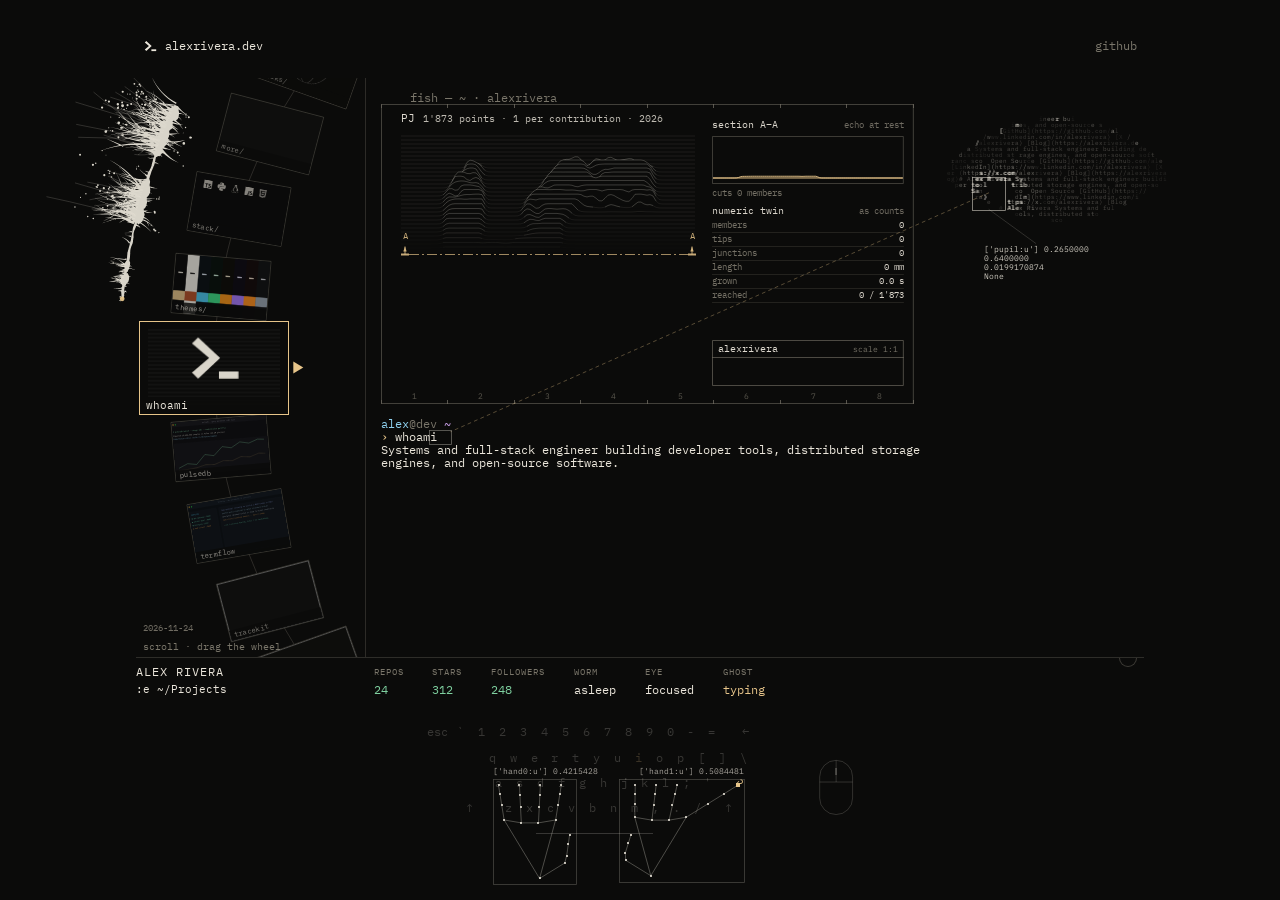
==== site/index.html @ f16993e4 "Enhanced edition: public GitHub fetch (no gh/token), build-time validation, crash-proof rendering, C" ====
<!doctype html>
<html lang="en">
<head>
<meta charset="utf-8">
<meta name="viewport" content="width=device-width, initial-scale=1">
<title>alexrivera.dev</title>
<meta name="description" content="alexrivera.dev — work, projects, talks and themes, opened in an editor.">
<link rel="icon" href="/favicon.svg" type="image/svg+xml">
<link rel="preconnect" href="https://fonts.googleapis.com">
<link rel="preconnect" href="https://fonts.gstatic.com" crossorigin>
<link href="https://fonts.googleapis.com/css2?family=Archivo:wdth,wght@62..125,100..900&family=IBM+Plex+Mono:wght@400;500;600&family=Instrument+Serif:ital@0;1&display=swap" rel="stylesheet">
<link rel="stylesheet" href="/intros/shared/frame.css">
<link rel="stylesheet" href="editor.css">
</head>
<body>
<main class="stage">
  <header class="frame-top">
    <a class="brand" href="/" data-tip="back to the intro"><svg viewBox="0 0 88 80" aria-hidden="true"><path d="M8 16L36 40L8 64L18 74L54 40L18 6Z"/><path d="M52 62H84V74H52Z"/></svg><span>alexrivera.dev</span></a>
    <nav class="switch is-solo" aria-label="Elsewhere"><a href="https://github.com/alexrivera" rel="me">github</a></nav>
  </header>

  <h1 class="sr-only">alexrivera.dev — work, projects, talks and themes.</h1>

  <section class="editor" aria-label="Editor">
    <button class="tabline" type="button" aria-expanded="false" aria-controls="tree"><span class="tab-dir">~/Projects</span><span class="tab-file"></span><span class="tab-toggle" aria-hidden="true">↓</span></button>
    <nav class="wheel" id="tree" aria-label="Projects, themes and the log"></nav>
    <div class="pane">
      <p class="winbar"></p>
      <div class="buffer" tabindex="0" aria-live="polite"></div>
      <div class="eye-host" aria-hidden="true"></div>
    </div>
  </section>

  <div class="bar">
    <p class="bar-id" aria-hidden="true"><span class="bar-title">ALEX RIVERA</span><span class="bar-sub"><span class="cmd"></span><span class="hunt"></span><span class="keys"></span></span></p>
    <div class="bar-cols" aria-hidden="true"></div>
    <div class="bar-state" aria-hidden="true">
      <p class="col"><span class="label">WORM</span><span class="value" data-k="worm">lurking</span></p>
      <p class="col"><span class="label">EYE</span><span class="value" data-k="eye">closed</span></p>
      <p class="col"><span class="label">GHOST</span><span class="value" data-k="ghost">idle</span></p>
    </div>
    <button class="den" type="button" aria-label="worm" aria-pressed="false" data-tip="wake the worm"></button>
    <p class="bar-graph" aria-hidden="true"><span class="label span">VISITORS</span><span class="value end"></span><canvas></canvas></p>
  </div>
  <div class="desk" aria-hidden="true"></div>
</main>
<canvas class="overlay" aria-hidden="true"></canvas>
<script type="module" src="editor.js"></script>
</body>
</html>
---- intros/shared/frame.css ----
/* Fonts (Archivo, IBM Plex Mono, Instrument Serif) are loaded from Google
   Fonts via <link> tags in index.html and site/index.html — this template
   ships no binary font files, so it stays 100% text and cloneable anywhere. */

*,
*::before,
*::after {
  box-sizing: border-box;
}

html,
body {
  margin: 0;
  height: 100%;
}

body {
  background: var(--bg);
  color: var(--ink);
  font-family: "Archivo", system-ui, sans-serif;
  -webkit-font-smoothing: antialiased;
}

a,
button {
  color: inherit;
}

button {
  font: inherit;
}

:focus-visible {
  outline: 2px solid var(--ink);
  outline-offset: 3px;
}

.stage {
  position: relative;
  height: 100svh;
  min-height: 560px;
  overflow: hidden;
}

.frame-top {
  position: absolute;
  top: 26px;
  left: 40px;
  right: 40px;
  z-index: 6;
  display: flex;
  align-items: center;
  justify-content: space-between;
  gap: 16px;
  pointer-events: none;
}

.frame-top > * {
  pointer-events: auto;
}

.brand {
  display: inline-flex;
  align-items: center;
  gap: 12px;
  min-height: 44px;
  color: var(--chrome);
  font-weight: 500;
  font-size: 11px;
  letter-spacing: 0.3em;
  text-decoration: none;
}

.brand svg {
  width: 18px;
  height: auto;
  fill: currentColor;
}

.switch {
  display: flex;
  gap: 2px;
}

.switch a {
  display: inline-flex;
  align-items: center;
  justify-content: center;
  min-width: 44px;
  min-height: 44px;
  color: var(--dim);
  font: 400 11px/1 "IBM Plex Mono", monospace;
  letter-spacing: 0.14em;
  text-decoration: none;
}

.switch a:hover {
  color: var(--ink);
}

.switch a[aria-current="page"] {
  color: var(--ink);
  text-decoration: underline;
  text-underline-offset: 7px;
}

.enter {
  position: absolute;
  right: 40px;
  bottom: 26px;
  z-index: 6;
  display: inline-flex;
  align-items: center;
  gap: 10px;
  min-height: 44px;
  text-transform: uppercase;
  color: var(--chrome);
  font-weight: 500;
  font-size: 11px;
  letter-spacing: 0.3em;
  text-decoration: none;
}

.serif {
  font-family: "Instrument Serif", serif;
  font-weight: 400;
}

.serif i {
  font-style: italic;
}

.mono {
  font-family: "IBM Plex Mono", monospace;
  font-size: 10.5px;
  letter-spacing: 0.16em;
  text-transform: uppercase;
}

.quiet-button {
  min-height: 44px;
  padding: 0;
  border: 0;
  background: none;
  color: var(--dim);
  cursor: pointer;
}

.quiet-button:hover {
  color: var(--ink);
}

.is-hidden {
  visibility: hidden;
}

.sr-only {
  position: absolute;
  width: 1px;
  height: 1px;
  overflow: hidden;
  clip-path: inset(50%);
  white-space: nowrap;
}

.poster {
  position: absolute;
  inset: 0;
  z-index: 4;
  width: 100%;
  height: 100%;
  object-fit: cover;
}

@media (max-width: 640px) {
  .frame-top {
    top: 12px;
    left: 16px;
    right: 12px;
  }

  .brand span {
    display: none;
  }

  .enter {
    right: 16px;
    bottom: 12px;
  }
}
---- site/editor.css ----
body {
  font-family: "IBM Plex Mono", ui-monospace, monospace;
  --bg: #0c0b0d;
  --ink: #d8d1cc;
  --dim: #7d8581;
  --chrome: #9d9894;
  --accent: #ff2fb3;
  --line: #1a191a;
  --kw: #bd5cff;
  --str: #f2f2ea;
  --fn: #6c70e0;
  --ty: #53b1ca;
  --num: #8f57ff;
  --cell-w: 7.2px;
  --cell-h: 13px;
  --margin: 64px;
  --wide: 1008px;
  --desk-h: 184px;
  --bar-h: 46px;
  --eye-w: 216px;
  transition: background-color 420ms cubic-bezier(0.23, 1, 0.32, 1), color 420ms cubic-bezier(0.23, 1, 0.32, 1);
}

.stage {
  display: grid;
  grid-template-columns: min(calc(100vw - 2 * var(--margin)), var(--wide));
  grid-template-rows: calc(6 * var(--cell-h)) minmax(0, 1fr) var(--bar-h) var(--desk-h) var(--cell-h);
  justify-content: center;
  font: 400 12px/13px "IBM Plex Mono", ui-monospace, monospace;
}

.frame-top {
  position: relative;
  inset: auto;
  grid-row: 1;
  display: block;
}

.brand {
  position: absolute;
  left: var(--cell-w);
  top: calc(3 * var(--cell-h));
  gap: var(--cell-w);
  min-height: 0;
  color: var(--ink);
  font: 400 12px/13px "IBM Plex Mono", ui-monospace, monospace;
  letter-spacing: 0;
}

.brand svg {
  width: calc(2 * var(--cell-w));
  height: 12px;
}

.brand::after,
.switch a::after {
  content: "";
  position: absolute;
  inset: -16px -8px;
}

.switch {
  position: absolute;
  right: var(--cell-w);
  top: calc(3 * var(--cell-h));
}

.switch a {
  position: relative;
  min-width: 0;
  min-height: 0;
  font: 400 12px/13px "IBM Plex Mono", ui-monospace, monospace;
  letter-spacing: 0;
}

.editor {
  position: relative;
  grid-row: 2;
  display: grid;
  grid-template-columns: calc(32 * var(--cell-w)) minmax(0, 1fr);
  min-height: 0;
}

.tabline {
  display: none;
}

.wheel {
  position: relative;
  min-height: 0;
  border-right: 1px solid color-mix(in srgb, var(--dim) 30%, transparent);
  outline: none;
  touch-action: none;
  user-select: none;
  opacity: 0;
  transition: opacity 420ms cubic-bezier(0.23, 1, 0.32, 1);
}

.wheel.is-in {
  opacity: 1;
}

.wheel-ink {
  position: absolute;
  top: 0;
  left: -150px;
  pointer-events: none;
}

.wheel-list {
  position: absolute;
  inset: 0;
  margin: 0;
  padding: 0;
  list-style: none;
  clip-path: inset(0 0 0 -150px);
}

.wheel-item {
  position: absolute;
  left: 0;
  top: 0;
  width: 150px;
  height: 94px;
  padding: 0;
  overflow: hidden;
  border: 1px solid color-mix(in srgb, var(--dim) 50%, transparent);
  background: var(--line);
  cursor: pointer;
  transform-origin: 50% 50%;
}

.wheel.is-dragging .wheel-item {
  cursor: grabbing;
}

.wheel-item::after {
  content: "";
  position: absolute;
  inset: 0;
  background: var(--bg);
  opacity: var(--shade, 0);
  pointer-events: none;
}

.wheel-cap {
  position: absolute;
  right: 0;
  bottom: 0;
  left: 0;
  padding: 1px 6px 2px;
  overflow: hidden;
  background: color-mix(in srgb, var(--bg) 84%, transparent);
  color: var(--ink);
  font: 400 11px/14px "IBM Plex Mono", ui-monospace, monospace;
  text-align: left;
  text-overflow: ellipsis;
  white-space: nowrap;
  pointer-events: none;
}

.wheel-item img {
  display: block;
  width: 100%;
  height: 100%;
  object-fit: cover;
  pointer-events: none;
  -webkit-user-drag: none;
}

.wheel-item[aria-selected="true"] {
  border-color: var(--accent);
}

.wheel-item:focus-visible {
  outline: none;
  box-shadow: inset 0 0 0 1px var(--accent);
}


.wheel-mark {
  position: absolute;
  left: 0;
  top: 0;
  border-top: 6px solid transparent;
  border-bottom: 6px solid transparent;
  border-left: 10px solid var(--accent);
  pointer-events: none;
}

.wheel-hint {
  position: absolute;
  left: var(--cell-w);
  bottom: 4px;
  margin: 0;
  color: var(--dim);
  font-size: 10px;
  pointer-events: none;
}

.pane {
  position: relative;
  display: grid;
  grid-template-rows: calc(2 * var(--cell-h)) minmax(0, 1fr);
  min-width: 0;
  min-height: 0;
}

.winbar {
  margin: 0;
  padding: var(--cell-h) var(--cell-w) 0 calc(6 * var(--cell-w));
  overflow: hidden;
  color: var(--dim);
  white-space: nowrap;
  text-overflow: ellipsis;
}

.buffer {
  min-height: 0;
  overflow: auto;
  padding-right: var(--eye-w);
  padding-bottom: calc(6 * var(--cell-h));
  outline: none;
  scrollbar-width: none;
}

html {
  scrollbar-width: none;
}

html::-webkit-scrollbar,
.buffer::-webkit-scrollbar,
.rack-wrap::-webkit-scrollbar {
  display: none;
}

::highlight(worm-eaten) {
  color: transparent;
}


.ln {
  display: grid;
  grid-template-columns: calc(6 * var(--cell-w)) minmax(0, 1fr);
  min-height: var(--cell-h);
}

.ln .no {
  padding-right: var(--cell-w);
  color: var(--dim);
  text-align: right;
  opacity: 0.55;
  user-select: none;
}

.ln .tx {
  padding-right: var(--cell-w);
  color: var(--ink);
  white-space: pre-wrap;
  overflow-wrap: anywhere;
}

.ln.is-tilde .no {
  opacity: 0;
}

.ln.is-tilde .tx {
  color: var(--dim);
  opacity: 0.45;
}

.md-h {
  color: var(--kw);
}

.md-h1 {
  color: var(--accent);
}

.md-list {
  color: var(--accent);
}

.md-code {
  color: var(--str);
}

.md-fence,
.md-quote,
.md-comment {
  color: var(--dim);
}

.md-num {
  color: var(--num);
}

a.md-link {
  color: var(--link, var(--fn));
  text-decoration: underline;
  text-decoration-color: color-mix(in srgb, currentColor 45%, transparent);
  text-underline-offset: 2px;
}

a.md-link:hover {
  text-decoration-color: currentColor;
}

.shot {
  margin: var(--cell-h) calc(2 * var(--cell-w)) var(--cell-h) calc(6 * var(--cell-w));
}

.shot figcaption {
  display: flex;
  justify-content: space-between;
  gap: var(--cell-w);
  color: var(--dim);
}

.shot .frame {
  position: relative;
  margin-top: 4px;
  overflow: hidden;
  border: 1px solid color-mix(in srgb, var(--dim) 35%, transparent);
  background: var(--line);
}

.shot .frame.is-xray {
  cursor: ew-resize;
  touch-action: pan-y;
}

.shot img {
  display: block;
  width: 100%;
  height: auto;
  user-select: none;
  -webkit-user-drag: none;
}

.shot canvas {
  position: absolute;
  inset: 0;
  width: 100%;
  height: 100%;
  pointer-events: none;
}

.eye-host {
  position: absolute;
  top: calc(3 * var(--cell-h));
  right: var(--cell-w);
  width: calc(var(--eye-w) - 2 * var(--cell-w));
  aspect-ratio: 1.7;
  pointer-events: none;
}

.desk {
  grid-row: 4;
  position: relative;
  min-height: 0;
}

.tip {
  position: fixed;
  left: 0;
  top: 0;
  z-index: 60;
  padding: 3px 6px;
  border: 1px solid color-mix(in srgb, var(--dim) 45%, transparent);
  background: var(--bg);
  color: var(--ink);
  font: 400 11px/1.3 "IBM Plex Mono", ui-monospace, monospace;
  white-space: pre;
  pointer-events: none;
}

.tip[hidden] {
  display: none;
}

.overlay {
  position: fixed;
  inset: 0;
  z-index: 30;
  width: 100vw;
  height: 100vh;
  pointer-events: none;
}

.bar {
  position: relative;
  grid-row: 3;
  display: flex;
  align-items: flex-start;
  gap: calc(4 * var(--cell-w));
  min-width: 0;
  padding-top: 7px;
  overflow: hidden;
  border-top: 1px solid color-mix(in srgb, var(--dim) 32%, transparent);
  color: var(--ink);
  white-space: nowrap;
}

.bar p {
  margin: 0;
}

.bar-id {
  display: grid;
  flex: 0 0 auto;
  gap: 5px;
  min-width: calc(29 * var(--cell-w));
}

.bar-title {
  font-size: 12px;
  line-height: 13px;
  letter-spacing: 1px;
}

.bar-sub {
  color: var(--dim);
  font-size: 9px;
  line-height: 13px;
  letter-spacing: 0.4px;
}

.bar-sub .cmd,
.bar-sub .hunt {
  font-size: 11px;
  letter-spacing: 0;
}

.bar-sub .cmd {
  color: var(--ink);
  white-space: pre;
}

.bar-sub .hunt {
  color: var(--accent);
  white-space: pre;
}

.bar-sub .cmd:not(:empty) ~ span,
.bar-sub .hunt:not(:empty) + .keys {
  display: none;
}

.bar.is-typing .cmd::after {
  content: "";
  display: inline-block;
  width: 6px;
  height: 11px;
  margin-left: 1px;
  vertical-align: -1px;
  background: var(--accent);
}

.bar-cols,
.bar-state {
  display: flex;
  flex: 0 0 auto;
  gap: calc(4 * var(--cell-w));
}

.bar .col {
  display: grid;
  gap: 5px;
}

.bar .label {
  color: var(--dim);
  font-size: 8.5px;
  line-height: 13px;
  letter-spacing: 1px;
}

.bar .value {
  font-size: 12px;
  line-height: 13px;
}

.bar .value.is-hot {
  color: var(--accent);
}

.bar-cols .value,
.bar-graph .value {
  color: var(--color1, var(--ink));
}

.bar-graph {
  display: grid;
  grid-template-columns: auto auto;
  column-gap: calc(2 * var(--cell-w));
  row-gap: 5px;
  margin-left: auto !important;
}

.bar-graph .end {
  text-align: right;
}

.bar-graph canvas {
  grid-column: 1 / -1;
  display: block;
  margin-top: -2px;
}

.den {
  --worm: 108, 112, 224;
  position: absolute;
  top: 0;
  right: 0;
  width: 28px;
  height: 24px;
  padding: 0;
  border: 0;
  background: none;
  cursor: pointer;
}

.den::before {
  content: "";
  position: absolute;
  top: 0;
  left: 5px;
  width: 18px;
  height: 9px;
  box-sizing: border-box;
  border: 1px solid color-mix(in srgb, var(--dim) 45%, transparent);
  border-top: 0;
  border-radius: 0 0 9px 9px;
  transition: border-color 160ms ease;
}

.den:focus-visible::before {
  border-color: color-mix(in srgb, var(--ink) 70%, transparent);
}

@media (hover: hover) {
  .den:hover::before {
    border-color: color-mix(in srgb, var(--ink) 70%, transparent);
  }
}

.den:focus-visible {
  outline: 0;
}

.den::after {
  content: "";
  position: absolute;
  top: 3px;
  left: 11px;
  width: 2px;
  height: 2px;
  border-radius: 1px;
  background: rgb(var(--worm));
  box-shadow: 4px 0 rgb(var(--worm));
  opacity: 0;
}

.den[aria-pressed="false"]::after {
  animation: den-eyes 8.4s ease-in-out infinite;
}

@keyframes den-eyes {
  0%,
  100% {
    opacity: 0;
    transform: none;
  }
  8%,
  30% {
    opacity: 1;
    transform: none;
  }
  31% {
    transform: scaleY(0.15);
  }
  32.5%,
  45% {
    transform: none;
  }
  48%,
  57% {
    transform: translateX(-1.5px);
  }
  61%,
  64% {
    transform: translateX(1.5px);
  }
  68%,
  72% {
    transform: none;
  }
  73%,
  75% {
    transform: scaleY(0.15);
  }
  74%,
  76% {
    transform: none;
  }
  86% {
    opacity: 1;
  }
  92% {
    opacity: 0;
  }
}

.ln.term {
  grid-template-columns: minmax(0, 1fr);
  padding-left: calc(2 * var(--cell-w));
}

.t-prompt-row {
  margin-top: var(--cell-h);
}

.t-user {
  color: var(--fn);
}

.t-host,
.t-key,
.t-dim {
  color: var(--dim);
}

.t-path {
  color: var(--ty);
}

.t-git {
  color: var(--kw);
}

.t-caret {
  color: var(--accent);
}

.t-gauge {
  color: var(--color1, var(--accent));
}

.t-gauge-off {
  color: var(--dim);
  opacity: 0.55;
}

.t-icon {
  width: 12px;
  height: 12px;
  vertical-align: -2px;
  fill: currentColor;
}

.t-glyph {
  display: inline-block;
  box-sizing: border-box;
  width: 12px;
  height: 12px;
  border: 1px solid currentColor;
  font-size: 8px;
  line-height: 10px;
  overflow: hidden;
  text-align: center;
  vertical-align: -2px;
  opacity: 0.8;
}

.t-code {
  display: grid;
  margin: 2px 0 6px calc(6 * var(--cell-w));
  color: color-mix(in srgb, var(--ink) 85%, transparent);
  font-size: 11px;
  white-space: pre-wrap;
  overflow-wrap: normal;
}

.t-code > span {
  grid-area: 1 / 1;
  min-width: 0;
}

.t-measure {
  visibility: hidden;
}

.t-call,
.t-syn {
  color: var(--color1, var(--accent));
}

.t-code.is-typing .t-live::after {
  content: "";
  display: inline-block;
  width: 1px;
  height: 1em;
  margin-left: 1px;
  vertical-align: -0.1em;
  background: var(--ink);
}

.t-cal {
  display: grid;
  grid-template-columns: max-content repeat(var(--weeks), minmax(0, 1fr));
  gap: 2px;
  max-width: calc(4 * var(--cell-w) + var(--weeks) * 15px);
  margin: 4px 0 0 calc(2 * var(--cell-w));
  color: var(--dim);
  font-size: 9px;
  line-height: 1;
}

.t-cal-day {
  align-self: center;
  padding-right: 6px;
}

.t-cal-month,
.t-cal-week {
  white-space: nowrap;
}

.t-cal-month {
  padding-bottom: 4px;
}

.t-cal-week {
  padding-top: 3px;
}

.t-cal > i,
.t-cal-legend i {
  aspect-ratio: 1;
  border-radius: 1px;
  background: color-mix(in srgb, var(--ink) 9%, transparent);
}

.t-cal > i {
  visibility: hidden;
}

.t-cal > i.is-on {
  visibility: visible;
}

.t-cal i.l1 {
  background: color-mix(in srgb, var(--ink) 30%, transparent);
}

.t-cal i.l2 {
  background: color-mix(in srgb, var(--ink) 50%, transparent);
}

.t-cal i.l3 {
  background: color-mix(in srgb, var(--ink) 72%, transparent);
}

.t-cal i.l4 {
  background: var(--accent);
}

.t-cal > i.is-head {
  outline: 1px solid var(--accent);
  outline-offset: 1px;
}

.t-cal-legend {
  display: flex;
  justify-content: flex-end;
  align-items: center;
  gap: 3px;
  margin: 4px 0 0;
}

.t-cal-legend i {
  width: 9px;
}

.t-cal-legend i:first-of-type {
  margin-left: 4px;
}

.t-cal-legend i:last-of-type {
  margin-right: 4px;
}

.t-cursor::after {
  content: "";
  display: inline-block;
  width: var(--cell-w);
  height: var(--cell-h);
  vertical-align: top;
  background: var(--ink);
  animation: t-blink 1.06s steps(1) infinite;
}

@keyframes t-blink {
  50% {
    opacity: 0;
  }
}

.term-shot {
  margin: 6px calc(2 * var(--cell-w)) 0;
}

.term-shot figcaption {
  display: flex;
  gap: calc(2 * var(--cell-w));
  color: var(--dim);
  white-space: nowrap;
}

.term-shot .t-name {
  min-width: 0;
  overflow: hidden;
  color: var(--ink);
  text-overflow: ellipsis;
}

.term-shot .t-help {
  margin-left: auto;
}

.term-shot .frame {
  position: relative;
  aspect-ratio: 16 / 9;
  margin-top: 4px;
  overflow: hidden;
  border: 1px solid color-mix(in srgb, var(--dim) 35%, transparent);
  background: var(--line);
}

.term-shot .frame.is-xray {
  cursor: ew-resize;
  touch-action: pan-y;
}

.term-shot img {
  position: absolute;
  inset: 0;
  display: block;
  width: 100%;
  height: 100%;
  object-fit: contain;
  opacity: 0;
  transition: opacity 320ms cubic-bezier(0.23, 1, 0.32, 1);
  user-select: none;
  -webkit-user-drag: none;
}

.term-shot img.is-on {
  opacity: 1;
}

.term-shot video {
  position: absolute;
  inset: 0;
  display: block;
  width: 100%;
  height: 100%;
  object-fit: contain;
  opacity: 0;
  transition: opacity 320ms cubic-bezier(0.23, 1, 0.32, 1);
}

.term-shot video.is-on {
  opacity: 1;
}

.term-shot video::cue {
  background: color-mix(in srgb, var(--bg) 82%, transparent);
  color: var(--ink);
  font: 400 12px/1.4 "IBM Plex Mono", ui-monospace, monospace;
}

.t-play {
  position: absolute;
  top: 50%;
  left: 50%;
  z-index: 2;
  display: inline-flex;
  align-items: center;
  gap: 6px;
  padding: 4px 10px;
  border: 1px solid color-mix(in srgb, var(--ink) 45%, transparent);
  background: color-mix(in srgb, var(--bg) 84%, transparent);
  color: var(--ink);
  font: inherit;
  cursor: pointer;
  transform: translate(-50%, -50%);
  transition: transform 160ms ease-out, border-color 160ms ease;
}

.t-play[hidden] {
  display: none;
}

.t-play:hover {
  border-color: var(--accent);
}

.t-play:active {
  transform: translate(-50%, -50%) scale(0.97);
}

.t-play:focus-visible {
  outline: none;
  box-shadow: inset 0 0 0 1px var(--accent);
}

.t-play svg {
  width: 10px;
  height: 10px;
  fill: currentColor;
}

.t-run {
  position: relative;
  display: block;
  height: 1px;
  margin-top: 5px;
  overflow: hidden;
  background: color-mix(in srgb, var(--dim) 30%, transparent);
}

.t-run i {
  position: absolute;
  inset: 0;
  background: color-mix(in srgb, var(--ink) 70%, transparent);
  transform: scaleX(0);
  transform-origin: left;
}

.t-run.is-running i {
  animation: t-run var(--run, 3800ms) linear forwards;
}

@keyframes t-run {
  to {
    transform: scaleX(1);
  }
}

.term-shot canvas {
  position: absolute;
  inset: 0;
  width: 100%;
  height: 100%;
  pointer-events: none;
}

.t-zoom,
.arc-zoom {
  position: absolute;
  z-index: 3;
  display: grid;
  place-items: center;
  width: 22px;
  height: 22px;
  padding: 0;
  border: 0;
  background: color-mix(in srgb, var(--bg) 72%, transparent);
  color: var(--ink);
  cursor: zoom-in;
  opacity: 0;
  transition: opacity 160ms ease;
}

.t-zoom svg,
.arc-zoom svg {
  width: 14px;
  height: 14px;
  fill: none;
  stroke: currentColor;
  stroke-width: 1.2;
  shape-rendering: crispEdges;
}

.t-zoom {
  right: 6px;
  bottom: 6px;
}

.arc-grid li {
  position: relative;
  container-type: inline-size;
}

.arc-zoom {
  top: calc(6px + (100cqw - 12px) * 9 / 16 - 26px);
  right: 10px;
}

.term-shot .frame:hover .t-zoom,
.arc-grid li:hover .arc-zoom,
.t-zoom:focus-visible,
.arc-zoom:focus-visible {
  opacity: 1;
  outline: none;
}

@media (hover: none) {
  .t-zoom,
  .arc-zoom {
    opacity: 0.85;
  }
}

.lb {
  position: fixed;
  inset: 0;
  z-index: 50;
  outline: none;
}

.lb[hidden] {
  display: none;
}

.lb-back {
  position: absolute;
  inset: 0;
  background: color-mix(in srgb, var(--bg) 94%, transparent);
}

.lb-stage {
  position: fixed;
  top: 0;
  left: 0;
  box-sizing: border-box;
  border: 1px solid color-mix(in srgb, var(--dim) 45%, transparent);
  background: var(--bg);
  transform-origin: 0 0;
  cursor: zoom-out;
}

.lb-img,
.lb-film {
  position: absolute;
  inset: 0;
  width: 100%;
  height: 100%;
  object-fit: contain;
}

.lb-film {
  opacity: 0;
  cursor: pointer;
}

.lb-film.is-on {
  opacity: 1;
}

.lb-film::cue {
  background: color-mix(in srgb, var(--bg) 82%, transparent);
  color: var(--ink);
  font: 400 12px/1.4 "IBM Plex Mono", ui-monospace, monospace;
}

.lb-cap {
  position: fixed;
  top: 0;
  left: 0;
  display: flex;
  justify-content: space-between;
  gap: 16px;
  margin: 0;
  color: var(--dim);
  font: 400 11px/13px "IBM Plex Mono", ui-monospace, monospace;
  white-space: pre;
}

.lb-cap > span:first-child {
  min-width: 0;
  overflow: hidden;
  text-overflow: ellipsis;
}

.lb-cap > span:last-child {
  flex: none;
}

.lb-b {
  color: var(--ink);
}

.is-zoomed {
  overscroll-behavior-x: none;
}

.lb-apply {
  padding: 0;
  border: 0;
  background: none;
  color: var(--ink);
  font: inherit;
  cursor: pointer;
}

.lb-apply:hover,
.lb-apply:focus-visible {
  outline: none;
  text-decoration: underline;
  text-underline-offset: 3px;
}

.t-dots {
  display: flex;
  flex-wrap: wrap;
  gap: 4px;
  margin: 6px 0 0;
}

.t-dot {
  padding: 0 5px;
  border: 1px solid color-mix(in srgb, var(--dim) 40%, transparent);
  background: none;
  color: var(--dim);
  font: inherit;
  cursor: pointer;
}

.t-dot[aria-current="true"] {
  border-color: var(--accent);
  background: var(--accent);
  color: var(--bg);
}

.buffer[data-kind="about"] {
  padding-bottom: 0;
}

.buffer[data-kind="about"] .wave {
  margin-left: calc(2 * var(--cell-w));
  margin-bottom: 0;
}

.rackview {
  --strip: 26px;
  --strip-gap: 4px;
  padding: var(--cell-h) calc(2 * var(--cell-w)) calc(3 * var(--cell-h)) calc(6 * var(--cell-w));
}

.buffer[data-kind="themes"],
.buffer[data-kind="more"],
.buffer[data-kind="omarchy"] {
  padding-bottom: 0;
}

.arc {
  --fade-top: 0px;
  --fade-bottom: 0px;
  position: relative;
  margin: 6px calc(2 * var(--cell-w)) 0;
  overflow-y: auto;
  overscroll-behavior: contain;
  scrollbar-width: none;
  -webkit-mask-image: linear-gradient(to bottom, transparent 0, #000 var(--fade-top), #000 calc(100% - var(--fade-bottom)), transparent 100%);
  mask-image: linear-gradient(to bottom, transparent 0, #000 var(--fade-top), #000 calc(100% - var(--fade-bottom)), transparent 100%);
}

.arc::-webkit-scrollbar {
  display: none;
}

.arc-inner {
  position: relative;
  padding: 22px 0 14px 30px;
}

.arc-grp {
  position: relative;
  padding-top: 32px;
  margin-bottom: 20px;
}

.arc-mon {
  position: absolute;
  top: 4px;
  left: -12px;
  margin: 0;
  color: var(--ink);
  font: 400 10px/12px "IBM Plex Mono", ui-monospace, monospace;
  letter-spacing: 0.04em;
}

.arc-count {
  color: var(--dim);
}

.arc-wire {
  position: absolute;
  top: 0;
  left: 0;
  overflow: visible;
  pointer-events: none;
  color: color-mix(in srgb, var(--dim) 30%, transparent);
}

.arc-wire line {
  stroke: currentColor;
  stroke-width: 1;
  shape-rendering: crispEdges;
}

.arc-wire rect {
  fill: color-mix(in srgb, var(--dim) 70%, transparent);
}

.arc-wire .arc-tip {
  fill: none;
  stroke: currentColor;
  stroke-width: 1;
}

.arc-grid {
  position: relative;
  display: grid;
  grid-template-columns: repeat(3, minmax(0, 1fr));
  gap: 28px 12px;
  margin: 0;
  padding: 0;
  list-style: none;
}

.arc-card {
  display: block;
  width: 100%;
  padding: 5px 5px 6px;
  border: 1px solid color-mix(in srgb, var(--ink) 16%, transparent);
  background: color-mix(in srgb, var(--ink) 3%, var(--bg));
  color: var(--ink);
  font: inherit;
  text-align: left;
  cursor: pointer;
}

.arc-card img {
  display: block;
  width: 100%;
  height: auto;
  aspect-ratio: 16 / 9;
  object-fit: cover;
  background: var(--line);
}

.arc-card.is-on {
  border-color: var(--accent);
}

.arc-card:focus-visible {
  outline: none;
  box-shadow: inset 0 0 0 1px var(--accent);
}

.arc-meta {
  display: flex;
  align-items: center;
  justify-content: space-between;
  gap: 6px;
  margin-top: 5px;
}

.arc-name {
  min-width: 0;
  overflow: hidden;
  font-size: 11px;
  text-overflow: ellipsis;
  white-space: nowrap;
}

.arc-stars {
  color: var(--dim);
  font-size: 9px;
  white-space: nowrap;
}

.arc-stars b {
  margin-left: 4px;
  padding: 0 4px;
  background: var(--color1, var(--accent));
  color: var(--bg);
  font-weight: 400;
}

.arc-sw {
  display: flex;
  align-items: center;
  height: 10px;
  margin-top: 4px;
}

.arc-sw i {
  width: 9px;
  height: 7px;
}

.arc-note {
  color: var(--dim);
  font-size: 9px;
  white-space: nowrap;
}

.buffer[data-kind="more"] .arc-meta,
.buffer[data-kind="omarchy"] .arc-meta {
  flex-direction: column;
  align-items: stretch;
  gap: 3px;
}

.buffer[data-kind="more"] .arc-name,
.buffer[data-kind="omarchy"] .arc-name {
  white-space: normal;
  overflow-wrap: anywhere;
}

.t-mark {
  display: inline-block;
  vertical-align: -1px;
  background: var(--accent);
}

.t-mark-omarchy {
  width: 83px;
  height: 19px;
  margin: 8px 0 5px;
  vertical-align: top;
  -webkit-mask: url("data:image/svg+xml,%3Csvg xmlns=%27http://www.w3.org/2000/svg%27 viewBox=%270 0 16 16%27%3E%3Cpath d=%27M3 8.5l3.2 3.2L13 4.8%27 fill=%27none%27 stroke=%27black%27 stroke-width=%272.2%27/%3E%3C/svg%3E") center / contain no-repeat;
  mask: url("data:image/svg+xml,%3Csvg xmlns=%27http://www.w3.org/2000/svg%27 viewBox=%270 0 16 16%27%3E%3Cpath d=%27M3 8.5l3.2 3.2L13 4.8%27 fill=%27none%27 stroke=%27black%27 stroke-width=%272.2%27/%3E%3C/svg%3E") center / contain no-repeat;
}

.buffer:has(.wave[data-panel="1"]) .t-family {
  display: none;
}

.t-hang .tx {
  padding-left: calc(9 * var(--cell-w));
  text-indent: calc(-9 * var(--cell-w));
}

.t-done {
  color: var(--dim);
}

.fam {
  display: block;
  width: auto;
  height: 27px;
  overflow: visible;
}

.fam-lines line,
.fam-lines circle {
  fill: none;
  stroke: currentColor;
  stroke-width: 0.9;
  stroke-linecap: round;
}

.fam-dots circle {
  fill: currentColor;
}

.t-family .fam {
  height: 26px;
  color: color-mix(in srgb, var(--ink) 80%, transparent);
}

.arc-shot {
  position: relative;
  display: block;
}

.arc-badge {
  position: absolute;
  top: 5px;
  right: 5px;
  display: block;
  padding: 3px 5px;
  background: color-mix(in srgb, var(--bg) 82%, transparent);
}

.arc-omarchy {
  display: block;
  width: 58px;
  height: 13px;
  background: var(--accent);
  -webkit-mask: url("data:image/svg+xml,%3Csvg xmlns=%27http://www.w3.org/2000/svg%27 viewBox=%270 0 16 16%27%3E%3Cpath d=%27M3 8.5l3.2 3.2L13 4.8%27 fill=%27none%27 stroke=%27black%27 stroke-width=%272.2%27/%3E%3C/svg%3E") center / contain no-repeat;
  mask: url("data:image/svg+xml,%3Csvg xmlns=%27http://www.w3.org/2000/svg%27 viewBox=%270 0 16 16%27%3E%3Cpath d=%27M3 8.5l3.2 3.2L13 4.8%27 fill=%27none%27 stroke=%27black%27 stroke-width=%272.2%27/%3E%3C/svg%3E") center / contain no-repeat;
}

.t-mount.rackview {
  padding: 6px calc(2 * var(--cell-w)) 0;
}

.rack-wrap {
  position: relative;
}

.rack-stats {
  display: flex;
  flex-wrap: wrap;
  align-content: flex-start;
  gap: 4px calc(3 * var(--cell-w));
  min-height: calc(2 * var(--cell-h) + 4px);
  margin: 14px 0 0;
  color: var(--dim);
}

.rack-stats b {
  color: var(--ink);
  font-weight: 400;
}

.rack-stats .rs-name {
  color: var(--accent);
  text-decoration: underline;
  text-decoration-color: color-mix(in srgb, var(--accent) 45%, transparent);
  text-underline-offset: 2px;
}

.rack-stats .rs-flag {
  color: var(--kw);
}


.wave {
  position: relative;
  height: 300px;
  margin: 0 calc(2 * var(--cell-w)) var(--cell-h) calc(6 * var(--cell-w));
  overflow: clip;
  isolation: isolate;
  pointer-events: none;
}

.wave canvas,
.wave-leaders {
  position: absolute;
  inset: 0;
  width: 100%;
  height: 100%;
}

.wave-code {
  position: absolute;
  inset: 0 auto auto 0;
  visibility: hidden;
  color: var(--ink);
  font: 400 12px/1.5 "IBM Plex Mono", ui-monospace, monospace;
  white-space: pre;
  text-shadow: 0 0 3px var(--bg), 0 1px 8px var(--bg);
  will-change: transform;
  mask-image: linear-gradient(90deg, #000 var(--code-solid, 100%), transparent var(--code-edge, 120%));
}

.wave-code code {
  font: inherit;
}

.wave-code .code-accent {
  color: var(--accent);
}

.wave-leader {
  fill: none;
  stroke: var(--dim);
  stroke-width: 0.75;
  vector-effect: non-scaling-stroke;
}

.wave-target {
  fill: var(--dim);
}

.wave-leaders [data-annotation="accent"] .wave-target {
  fill: var(--accent);
}

.rack {
  display: flex;
  gap: var(--strip-gap);
  height: clamp(260px, 40vh, 480px);
  margin: 0;
  padding: 0;
  list-style: none;
}

.strip {
  position: relative;
  flex: 0 0 var(--strip);
  min-width: 0;
  transition: flex-basis 0.55s cubic-bezier(0.2, 0.8, 0.2, 1), flex-grow 0.55s cubic-bezier(0.2, 0.8, 0.2, 1);
}

.strip.is-open {
  flex: 1 1 var(--strip);
}

.strip-btn {
  position: absolute;
  inset: 0;
  width: 100%;
  padding: 0;
  overflow: hidden;
  border: 0;
  background: var(--line);
  color: var(--ink);
  cursor: pointer;
}

.strip.is-open .strip-btn {
  cursor: default;
}

.strip-btn img {
  position: absolute;
  inset: 0;
  width: 100%;
  height: 100%;
  object-fit: cover;
  object-position: var(--pos, 50% 45%);
  filter: grayscale(1) brightness(0.6) contrast(1.06);
  transition: filter 0.45s ease;
}

.strip-btn:hover img,
.strip-btn:focus-visible img {
  filter: grayscale(1) brightness(0.92) contrast(1.06);
}

.strip.is-open .strip-btn img {
  filter: none;
}

.strip-btn:focus-visible {
  outline-offset: -3px;
}

.strip-name {
  position: absolute;
  top: 12px;
  left: 50%;
  transform: translateX(-50%);
  writing-mode: vertical-rl;
  white-space: nowrap;
  font: 400 11px/1 "IBM Plex Mono", ui-monospace, monospace;
  letter-spacing: 0.02em;
  text-shadow: 0 0 6px rgb(0 0 0 / 0.9);
  color: #f4f1ea;
  transition: opacity 0.3s ease;
}

.strip.is-open .strip-name {
  opacity: 0;
}

.strip-chips {
  position: absolute;
  inset: auto 0 0;
  display: grid;
  grid-template-rows: repeat(8, 9px);
}

.strip.is-open .strip-chips {
  grid-template-rows: none;
  grid-template-columns: repeat(8, minmax(0, 1fr));
  height: 16px;
}

.gitlog {
  padding: var(--cell-h) calc(2 * var(--cell-w)) calc(3 * var(--cell-h)) calc(6 * var(--cell-w));
}

.gl-comment {
  margin: 0 0 var(--cell-h);
  color: var(--dim);
}

.gl-count {
  margin: 0;
  color: var(--accent);
  font: 400 12px/10px "IBM Plex Mono", ui-monospace, monospace;
  letter-spacing: -0.02em;
  white-space: pre;
}

.gl-caption {
  margin: var(--cell-h) 0 calc(2 * var(--cell-h));
  color: var(--dim);
}

.gl-caption b {
  color: var(--ink);
  font-weight: 400;
}

.gl-grid {
  --weeks: 38;
  display: grid;
  grid-template-columns: repeat(var(--weeks), minmax(0, 1fr));
  grid-template-rows: repeat(7, auto);
  grid-auto-flow: column;
  gap: 3px;
  max-width: calc(var(--weeks) * 15px);
}

.gl-cell {
  aspect-ratio: 1;
  border-radius: 2px;
  background: var(--line);
  transition: background-color 180ms ease, box-shadow 180ms ease;
}

.gl-cell.is-lit.l1 {
  background: color-mix(in srgb, var(--accent) 28%, var(--line));
}

.gl-cell.is-lit.l2 {
  background: color-mix(in srgb, var(--accent) 50%, var(--line));
}

.gl-cell.is-lit.l3 {
  background: color-mix(in srgb, var(--accent) 75%, var(--line));
}

.gl-cell.is-lit.l4 {
  background: var(--accent);
}

.gl-cell.is-future {
  opacity: 0.35;
}

.gl-cell.is-scan {
  box-shadow: 0 0 0 1px var(--ink);
}

.gl-months {
  display: grid;
  grid-template-columns: repeat(var(--weeks), minmax(0, 1fr));
  max-width: calc(var(--weeks) * 15px);
  margin-top: 6px;
  color: var(--dim);
  font-size: 10px;
}

.gl-months span {
  grid-row: 1;
  white-space: nowrap;
}

.gl-stats {
  margin: calc(2 * var(--cell-h)) 0 0;
  padding-top: var(--cell-h);
  border-top: 1px solid var(--line);
  color: var(--dim);
}

.gl-stats b {
  color: var(--ink);
  font-weight: 400;
}

@media (max-width: 1100px) {
  body {
    --margin: 36px;
    --eye-w: 184px;
  }
}

@media (max-width: 700px) {
  .arc-grid {
    grid-template-columns: repeat(2, minmax(0, 1fr));
    gap: 24px 10px;
  }

  .arc-meta {
    flex-direction: column;
    align-items: flex-start;
    gap: 3px;
  }

  .arc-badge {
    top: 4px;
    right: 4px;
    padding: 2px 4px;
  }

  .arc-omarchy {
    width: 48px;
    height: 11px;
  }

  .buffer[data-kind="more"] .arc-name,
  .buffer[data-kind="omarchy"] .arc-name {
    font-size: 10px;
  }
}

@media (max-width: 900px) {
  .rack-wrap {
    overflow-x: auto;
    overscroll-behavior-x: contain;
    scrollbar-width: none;
  }

  .rack {
    width: max-content;
    height: 400px;
  }

  .strip.is-open {
    flex: 0 0 min(300px, 72vw);
  }

}

@media (max-width: 800px) {
  body {
    --margin: 20px;
  }
}

@media (min-width: 701px) and (max-width: 830px) {
  body {
    --margin: 20px;
    --eye-w: clamp(88px, 100vw - 620px, 184px);
  }
}

@media (max-width: 999px) {
  .bar-state {
    display: none;
  }
}

@media (max-width: 700px) {
  .editor {
    grid-template-columns: minmax(0, 1fr);
    grid-template-rows: calc(2 * var(--cell-h)) minmax(0, 1fr);
  }

  .tabline {
    display: flex;
    align-items: center;
    gap: 0;
    min-width: 0;
    padding: 0 var(--cell-w);
    border: 0;
    background: var(--line);
    color: var(--chrome);
    font: inherit;
    text-align: left;
    cursor: pointer;
  }

  .tab-dir {
    color: var(--fn);
  }

  .tab-file {
    flex: 1;
    min-width: 0;
    overflow: hidden;
    color: var(--ink);
    text-overflow: ellipsis;
    white-space: nowrap;
  }

  .tab-toggle {
    padding-left: var(--cell-w);
    color: var(--dim);
  }

  body {
    --eye-w: 0px;
    --desk-h: 0px;
    --eye-hw: clamp(0px, 100vw - 2 * (var(--margin) + 124px), 104px);
  }

  .desk,
  .winbar {
    display: none;
  }

  .eye-host {
    position: fixed;
    top: calc(3.5 * var(--cell-h) - var(--eye-hw) / 3.4);
    right: 0;
    left: 0;
    width: var(--eye-hw);
    margin: 0 auto;
  }

  .wheel-hint {
    visibility: hidden;
  }

  .buffer.is-cut {
    -webkit-mask-image: linear-gradient(to bottom, #000 calc(100% - var(--fade)), transparent);
    mask-image: linear-gradient(to bottom, #000 calc(100% - var(--fade)), transparent);
  }

  .wheel {
    position: absolute;
    inset: calc(2 * var(--cell-h)) 0 0;
    z-index: 5;
    display: none;
    border-right: 0;
    background: var(--bg);
  }

  .editor.is-tree-open .wheel {
    display: block;
  }

  .bar-id {
    min-width: 0;
  }

  .bar-cols,
  .bar-state {
    display: none;
  }

  .term-shot {
    margin-right: 0;
  }

  .t-cal {
    gap: 1.5px;
    margin-left: 0;
  }

  .t-code {
    margin-left: 0;
  }

  .pane {
    grid-row: 2;
    grid-template-rows: minmax(0, 1fr);
  }

  .ln {
    grid-template-columns: calc(4 * var(--cell-w)) minmax(0, 1fr);
  }

  .shot,
  .rackview,
  .gitlog,
  .wave {
    margin-left: 0;
    padding-left: 0;
  }

  .wave {
    height: 240px;
    margin-top: 6px;
    margin-right: 0;
  }

  .shot {
    margin-right: 0;
  }

  .brand span {
    display: inline;
  }
}

@media (max-width: 380px) {
  body {
    --margin: 16px;
  }
}

@media (prefers-reduced-motion: reduce) {
  .t-cursor::after {
    animation: none;
  }

  .den[aria-pressed="false"]::after {
    animation: none;
    opacity: 0.8;
  }

  .term-shot img,
  .term-shot video,
  .t-play {
    transition: none;
  }

  .t-run {
    display: none;
  }

  body,
  .wheel,
  .strip,
  .strip-btn img,
  .strip-name,
  .gl-cell {
    transition: none;
  }
}

/* visitor graph needs a /api/seen backend (the original used its own); hidden until you add one */
.bar-graph{display:none}

/* bright screenshots are dimmed by terminal.js (--shot-dim) so they don't flash against the dark UI; hover/focus shows them true */
.term-shot img {
  filter: brightness(var(--shot-dim, 1));
  transition: opacity 520ms cubic-bezier(0.23, 1, 0.32, 1), filter 240ms ease;
}

.term-shot .frame:hover img,
.term-shot .frame:focus-within img {
  filter: none;
}
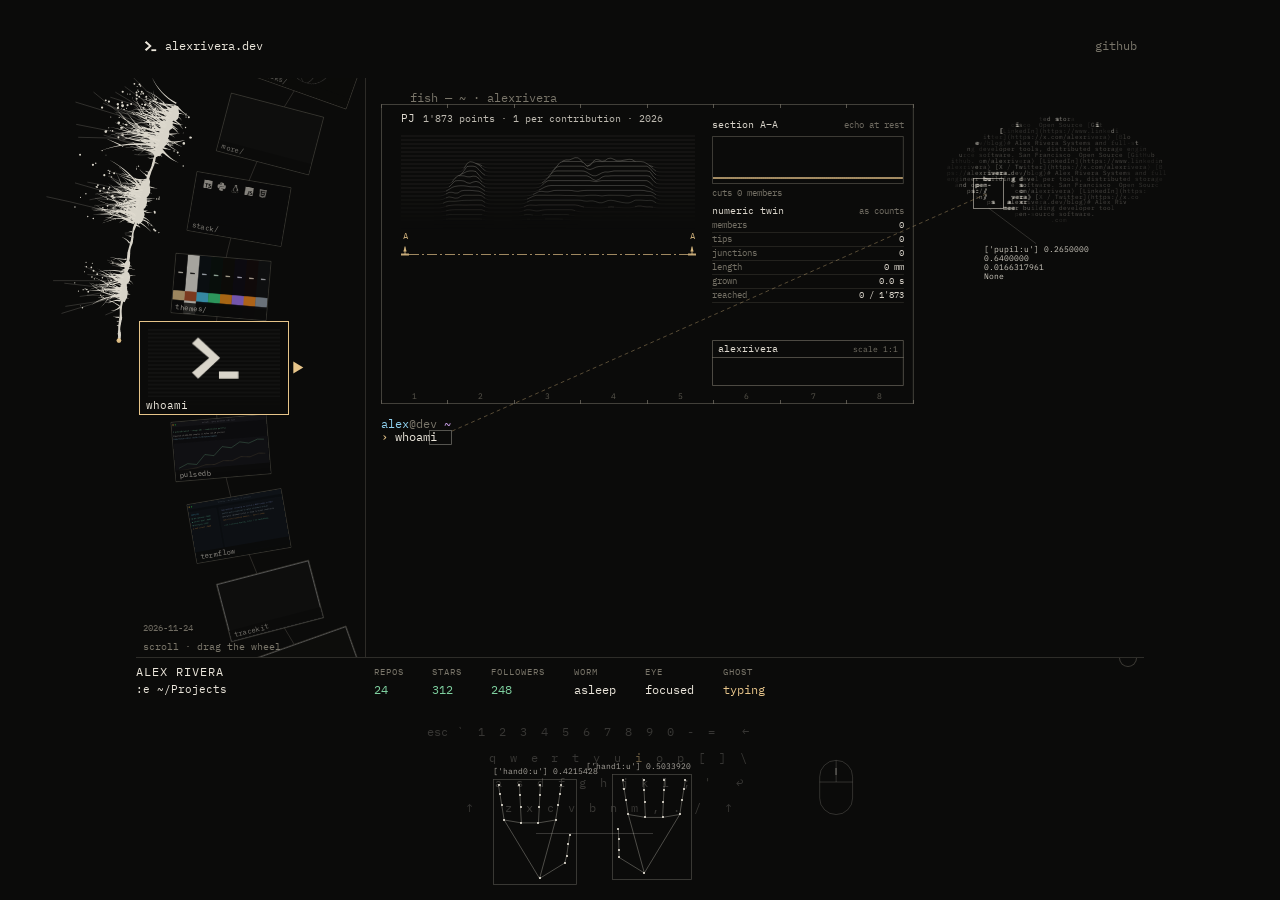
==== commit 6f696106: "Refresh all files" ====
--- a/site/index.html
+++ b/site/index.html
@@ -47,4 +47,4 @@
 <canvas class="overlay" aria-hidden="true"></canvas>
 <script type="module" src="editor.js"></script>
 </body>
-</html>
+</html>
--- a/intros/shared/frame.css
+++ b/intros/shared/frame.css
@@ -188,3 +188,11 @@
     bottom: 12px;
   }
 }
+
+/* Short viewports (e.g. landscape phones): the 560px stage floor would push
+   the intro's bottom bar below the fold — let the stage fit the screen. */
+@media (max-height: 560px) {
+  .stage {
+    min-height: 0;
+  }
+}
--- a/site/editor.css
+++ b/site/editor.css
@@ -385,6 +385,7 @@
   z-index: 30;
   width: 100vw;
   height: 100vh;
+  height: 100dvh;
   pointer-events: none;
 }
 
@@ -1799,6 +1800,7 @@
     left: 0;
     width: var(--eye-hw);
     margin: 0 auto;
+     visibility: hidden;
   }
 
   .wheel-hint {
@@ -1883,6 +1885,20 @@
   }
 }
 
+@media (max-height: 500px) {
+  body {
+    --desk-h: 0px;
+  }
+
+  .desk {
+    display: none;
+  }
+
+  .eye-host {
+    visibility: hidden;
+  }
+}
+
 @media (prefers-reduced-motion: reduce) {
   .t-cursor::after {
     animation: none;
@@ -1925,4 +1941,4 @@
 .term-shot .frame:hover img,
 .term-shot .frame:focus-within img {
   filter: none;
-}
+}
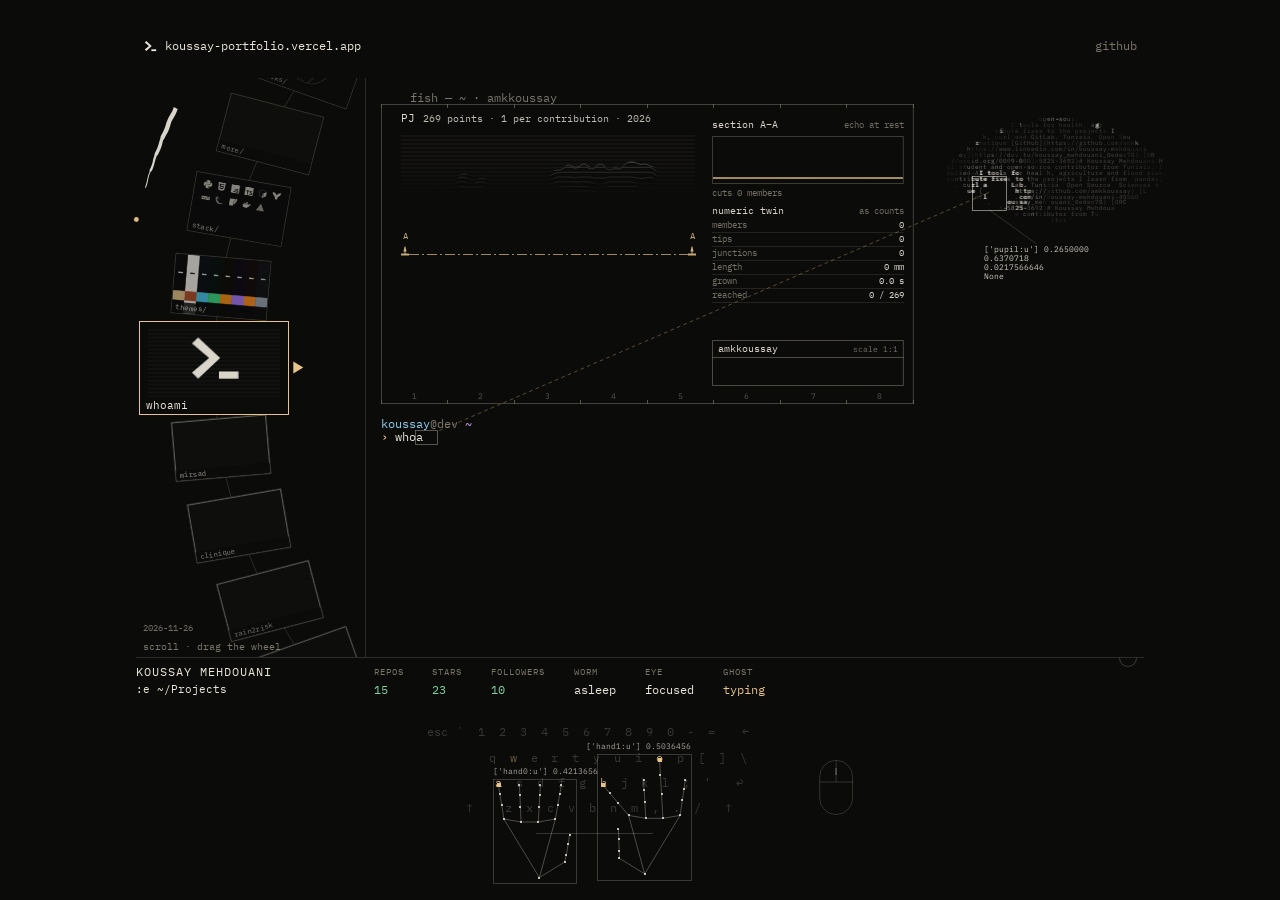
==== commit b3e82a66: "Ship my real data instead of the sample data" ====
--- a/site/index.html
+++ b/site/index.html
@@ -3,8 +3,8 @@
 <head>
 <meta charset="utf-8">
 <meta name="viewport" content="width=device-width, initial-scale=1">
-<title>alexrivera.dev</title>
-<meta name="description" content="alexrivera.dev — work, projects, talks and themes, opened in an editor.">
+<title>koussay-portfolio.vercel.app</title>
+<meta name="description" content="koussay-portfolio.vercel.app — work, projects, talks and themes, opened in an editor.">
 <link rel="icon" href="/favicon.svg" type="image/svg+xml">
 <link rel="preconnect" href="https://fonts.googleapis.com">
 <link rel="preconnect" href="https://fonts.gstatic.com" crossorigin>
@@ -15,11 +15,11 @@
 <body>
 <main class="stage">
   <header class="frame-top">
-    <a class="brand" href="/" data-tip="back to the intro"><svg viewBox="0 0 88 80" aria-hidden="true"><path d="M8 16L36 40L8 64L18 74L54 40L18 6Z"/><path d="M52 62H84V74H52Z"/></svg><span>alexrivera.dev</span></a>
-    <nav class="switch is-solo" aria-label="Elsewhere"><a href="https://github.com/alexrivera" rel="me">github</a></nav>
+    <a class="brand" href="/" data-tip="back to the intro"><svg viewBox="0 0 88 80" aria-hidden="true"><path d="M8 16L36 40L8 64L18 74L54 40L18 6Z"/><path d="M52 62H84V74H52Z"/></svg><span>koussay-portfolio.vercel.app</span></a>
+    <nav class="switch is-solo" aria-label="Elsewhere"><a href="https://github.com/amkkoussay" rel="me">github</a></nav>
   </header>
 
-  <h1 class="sr-only">alexrivera.dev — work, projects, talks and themes.</h1>
+  <h1 class="sr-only">koussay-portfolio.vercel.app — work, projects, talks and themes.</h1>
 
   <section class="editor" aria-label="Editor">
     <button class="tabline" type="button" aria-expanded="false" aria-controls="tree"><span class="tab-dir">~/Projects</span><span class="tab-file"></span><span class="tab-toggle" aria-hidden="true">↓</span></button>
@@ -32,7 +32,7 @@
   </section>
 
   <div class="bar">
-    <p class="bar-id" aria-hidden="true"><span class="bar-title">ALEX RIVERA</span><span class="bar-sub"><span class="cmd"></span><span class="hunt"></span><span class="keys"></span></span></p>
+    <p class="bar-id" aria-hidden="true"><span class="bar-title">KOUSSAY MEHDOUANI</span><span class="bar-sub"><span class="cmd"></span><span class="hunt"></span><span class="keys"></span></span></p>
     <div class="bar-cols" aria-hidden="true"></div>
     <div class="bar-state" aria-hidden="true">
       <p class="col"><span class="label">WORM</span><span class="value" data-k="worm">lurking</span></p>
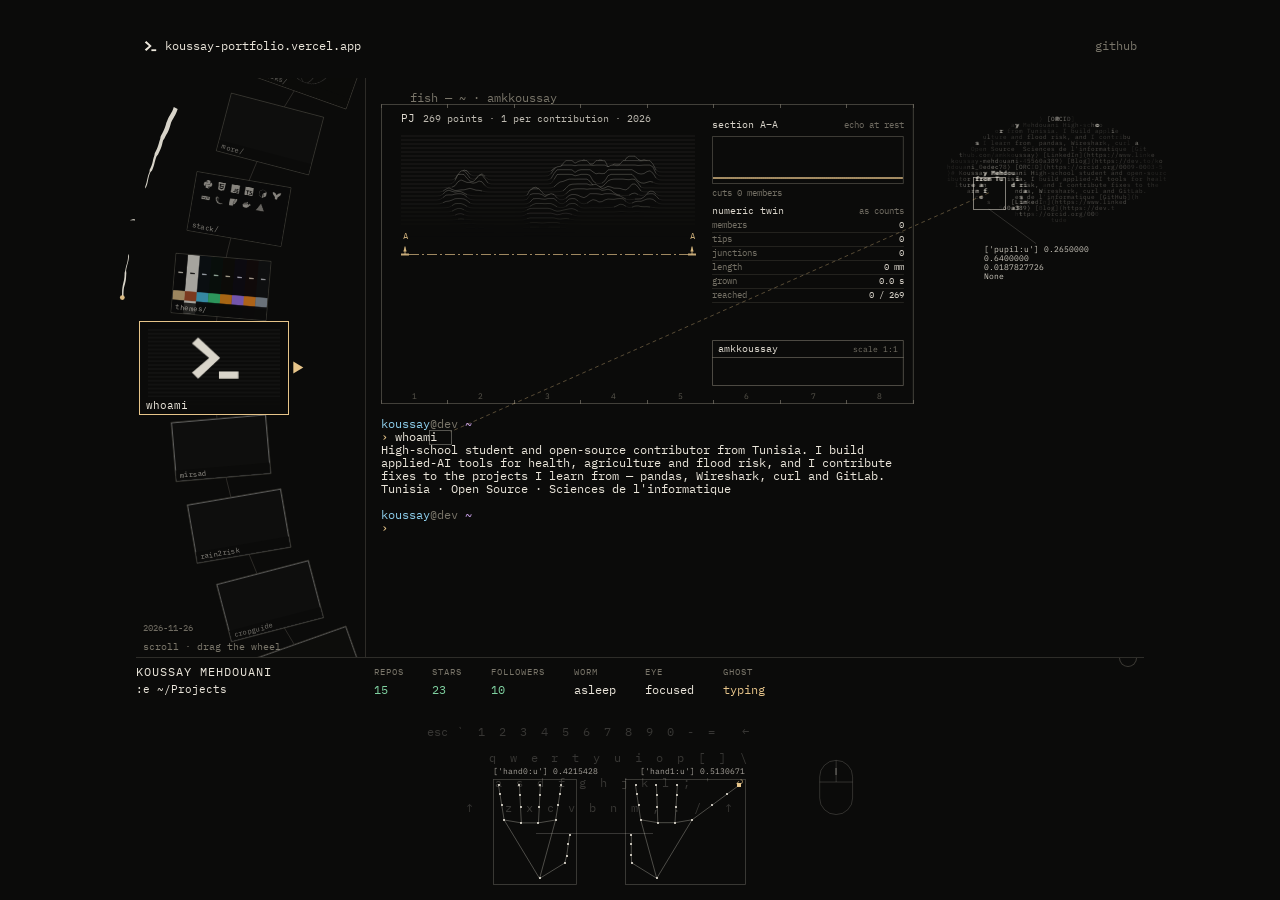
==== commit 360c4a0e: "Sharper identity line, projects reordered, selected contributions, SEO + OG meta" ====
--- a/site/index.html
+++ b/site/index.html
@@ -3,8 +3,18 @@
 <head>
 <meta charset="utf-8">
 <meta name="viewport" content="width=device-width, initial-scale=1">
-<title>koussay-portfolio.vercel.app</title>
-<meta name="description" content="koussay-portfolio.vercel.app — work, projects, talks and themes, opened in an editor.">
+<title>Koussay Mehdouani — Applied AI · Data Engineering · Open Source</title>
+<meta name="description" content="Portfolio of Koussay Mehdouani — Applied AI · Data Engineering · Open Source: projects, selected open-source contributions, and work, opened in an editor.">
+<meta name="theme-color" content="#000000">
+<meta property="og:type" content="website">
+<meta property="og:title" content="Koussay Mehdouani — Applied AI · Data Engineering · Open Source">
+<meta property="og:description" content="Portfolio of Koussay Mehdouani — Applied AI · Data Engineering · Open Source: projects, selected open-source contributions, and work, opened in an editor.">
+<meta property="og:url" content="https://koussay-portfolio-v2.vercel.app/site/">
+<meta property="og:image" content="https://koussay-portfolio-v2.vercel.app/og-image.png">
+<meta name="twitter:card" content="summary_large_image">
+<meta name="twitter:title" content="Koussay Mehdouani — Applied AI · Data Engineering · Open Source">
+<meta name="twitter:description" content="Portfolio of Koussay Mehdouani — Applied AI · Data Engineering · Open Source: projects, selected open-source contributions, and work, opened in an editor.">
+<meta name="twitter:image" content="https://koussay-portfolio-v2.vercel.app/og-image.png">
 <link rel="icon" href="/favicon.svg" type="image/svg+xml">
 <link rel="preconnect" href="https://fonts.googleapis.com">
 <link rel="preconnect" href="https://fonts.gstatic.com" crossorigin>
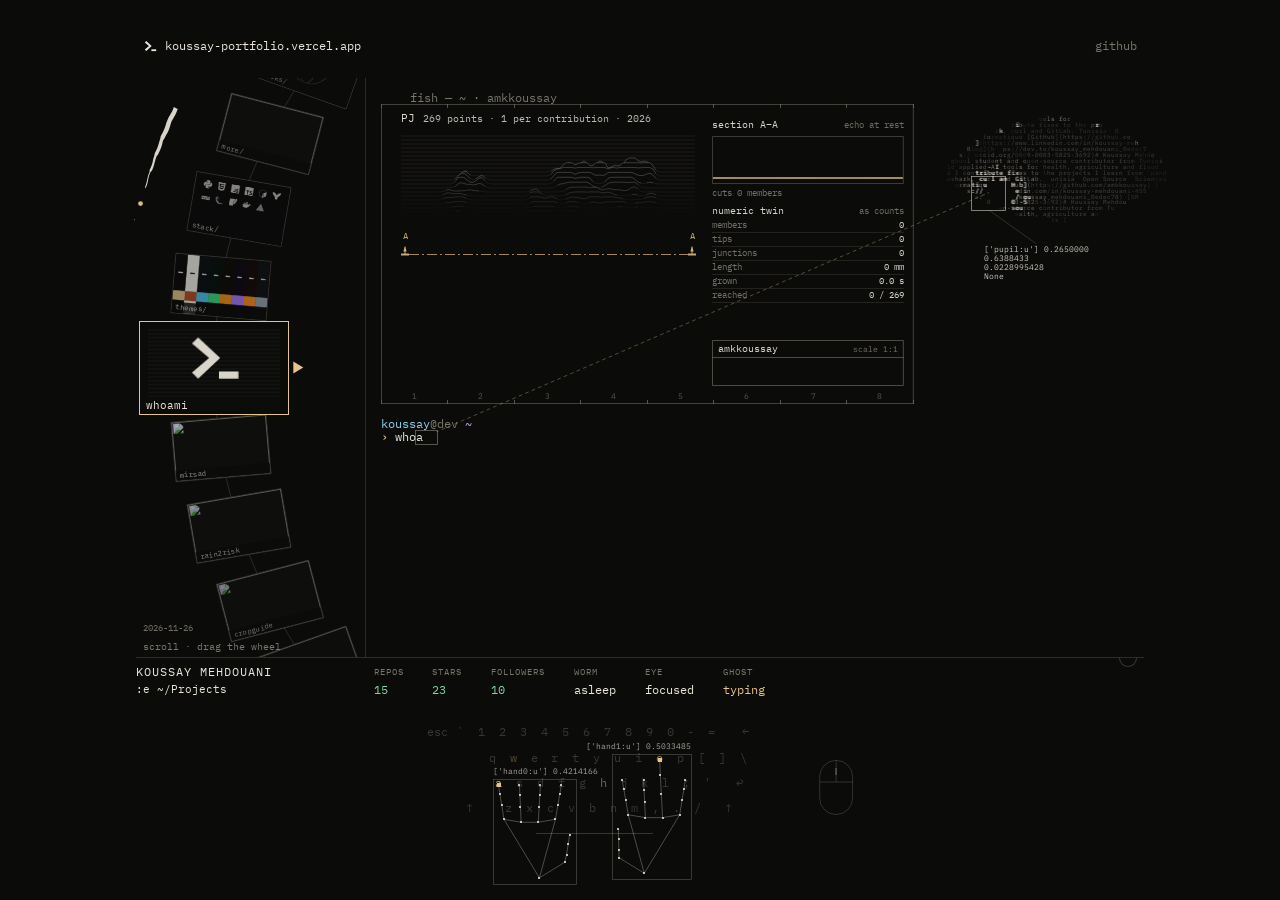
==== commit 52e5de83: "1.3.0: real project screenshots, honest unknown stats (— not 0), intro explore hint" ====
--- a/site/index.html
+++ b/site/index.html
@@ -4,7 +4,7 @@
 <meta charset="utf-8">
 <meta name="viewport" content="width=device-width, initial-scale=1">
 <title>Koussay Mehdouani — Applied AI · Data Engineering · Open Source</title>
-<meta name="description" content="Portfolio of Koussay Mehdouani — Applied AI · Data Engineering · Open Source: projects, selected open-source contributions, and work, opened in an editor.">
+<meta name="description" content="koussay-portfolio.vercel.app — work, projects, talks and themes, opened in an editor.">
 <meta name="theme-color" content="#000000">
 <meta property="og:type" content="website">
 <meta property="og:title" content="Koussay Mehdouani — Applied AI · Data Engineering · Open Source">
--- a/intros/shared/frame.css
+++ b/intros/shared/frame.css
@@ -1,3 +1,4 @@
+:root { color-scheme: dark; }
 /* Fonts (Archivo, IBM Plex Mono, Instrument Serif) are loaded from Google
    Fonts via <link> tags in index.html and site/index.html — this template
    ships no binary font files, so it stays 100% text and cloneable anywhere. */
@@ -195,4 +196,18 @@
   .stage {
     min-height: 0;
   }
-}+}
+.hint {
+  position: absolute;
+  left: 40px;
+  bottom: 64px;
+  z-index: 6;
+  margin: 0;
+  font: 11px/1.5 "IBM Plex Mono", monospace;
+  letter-spacing: .04em;
+  color: var(--dim);
+  opacity: .9;
+}
+@media (max-width: 700px) {
+  .hint { left: 16px; bottom: 60px; right: 16px; }
+}
--- a/site/editor.css
+++ b/site/editor.css
@@ -1,3 +1,4 @@
+:root { color-scheme: dark; }
 body {
   font-family: "IBM Plex Mono", ui-monospace, monospace;
   --bg: #0c0b0d;
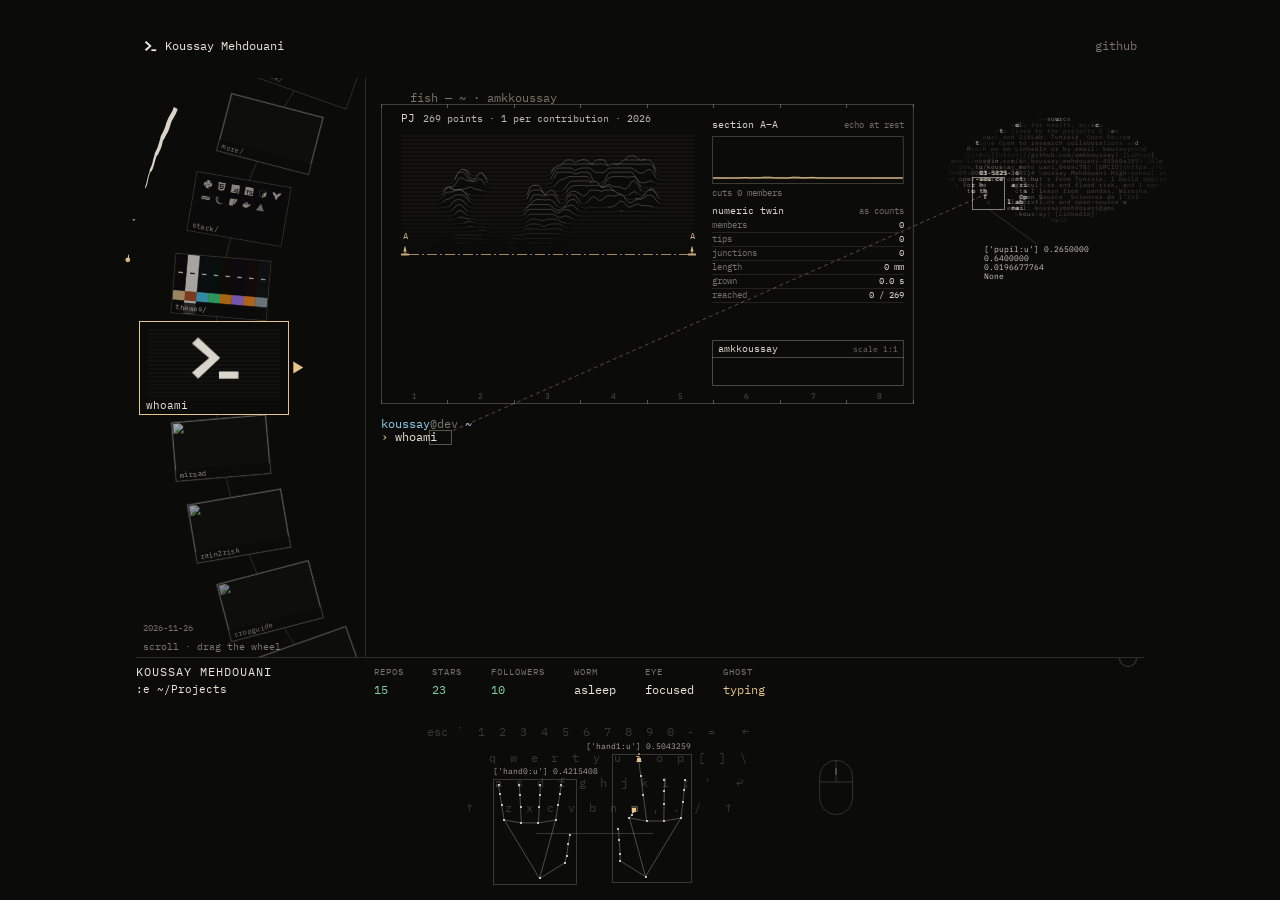
==== commit 98c34c92: "1.5.0: name-led identity, shared theme persistence, talks hides when empty" ====
--- a/site/index.html
+++ b/site/index.html
@@ -4,7 +4,7 @@
 <meta charset="utf-8">
 <meta name="viewport" content="width=device-width, initial-scale=1">
 <title>Koussay Mehdouani — Applied AI · Data Engineering · Open Source</title>
-<meta name="description" content="koussay-portfolio.vercel.app — work, projects, talks and themes, opened in an editor.">
+<meta name="description" content="Koussay Mehdouani — work, projects, talks and themes, opened in an editor.">
 <meta name="theme-color" content="#000000">
 <meta property="og:type" content="website">
 <meta property="og:title" content="Koussay Mehdouani — Applied AI · Data Engineering · Open Source">
@@ -25,11 +25,11 @@
 <body>
 <main class="stage">
   <header class="frame-top">
-    <a class="brand" href="/" data-tip="back to the intro"><svg viewBox="0 0 88 80" aria-hidden="true"><path d="M8 16L36 40L8 64L18 74L54 40L18 6Z"/><path d="M52 62H84V74H52Z"/></svg><span>koussay-portfolio.vercel.app</span></a>
+    <a class="brand" href="/" data-tip="back to the intro"><svg viewBox="0 0 88 80" aria-hidden="true"><path d="M8 16L36 40L8 64L18 74L54 40L18 6Z"/><path d="M52 62H84V74H52Z"/></svg><span>Koussay Mehdouani</span></a>
     <nav class="switch is-solo" aria-label="Elsewhere"><a href="https://github.com/amkkoussay" rel="me">github</a></nav>
   </header>
 
-  <h1 class="sr-only">koussay-portfolio.vercel.app — work, projects, talks and themes.</h1>
+  <h1 class="sr-only">Koussay Mehdouani — work, projects, talks and themes.</h1>
 
   <section class="editor" aria-label="Editor">
     <button class="tabline" type="button" aria-expanded="false" aria-controls="tree"><span class="tab-dir">~/Projects</span><span class="tab-file"></span><span class="tab-toggle" aria-hidden="true">↓</span></button>
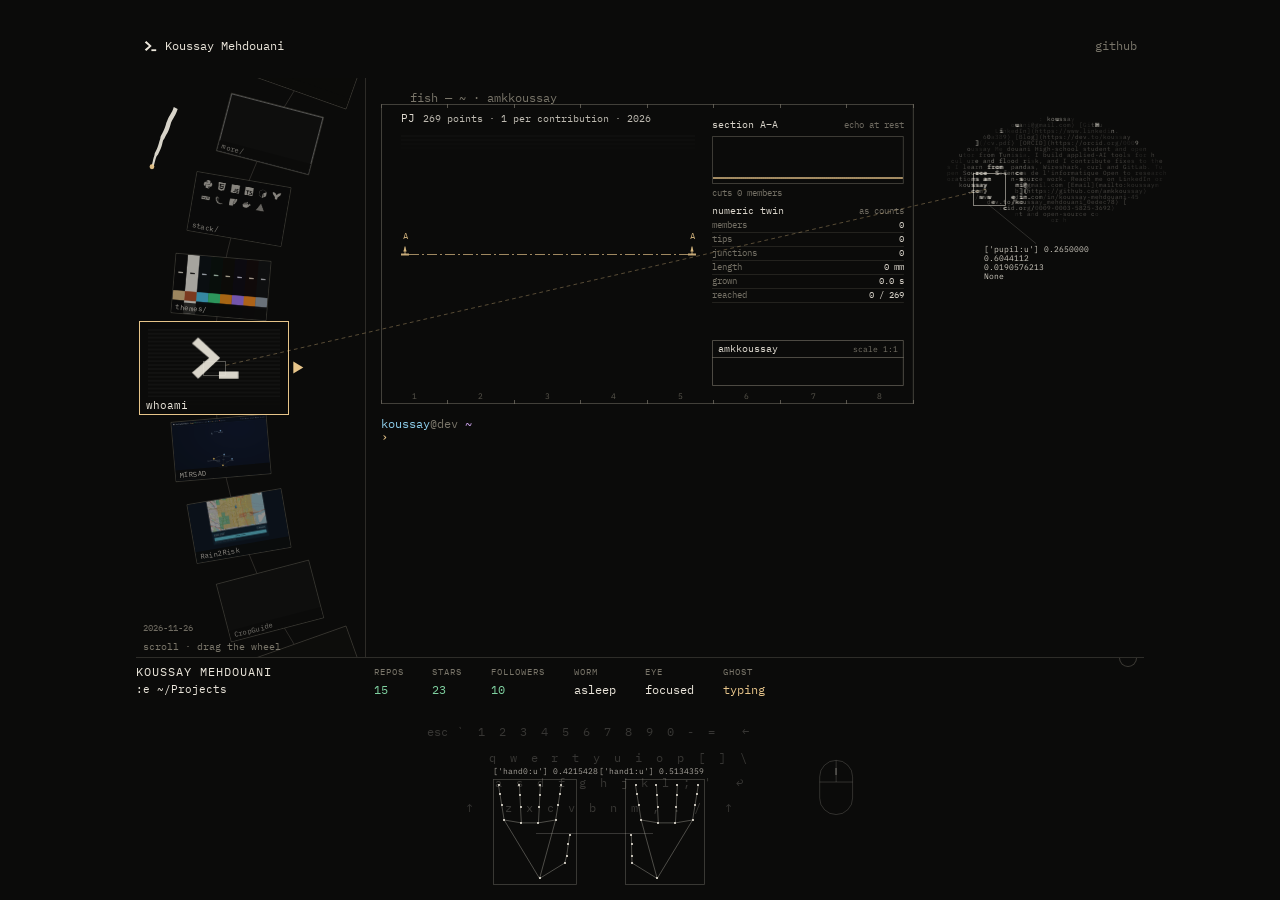
==== commit ef9f3c6b: "1.7.1: fix more/ crash + since dates, Enter fallback, residue cleanup, BakeryERP Pro" ====
--- a/site/index.html
+++ b/site/index.html
@@ -3,7 +3,7 @@
 <head>
 <meta charset="utf-8">
 <meta name="viewport" content="width=device-width, initial-scale=1">
-<title>Koussay Mehdouani — Applied AI · Data Engineering · Open Source</title>
+<title>Koussay Mehdouani — Applied AI · Data Engineering</title>
 <meta name="description" content="Koussay Mehdouani — work, projects, talks and themes, opened in an editor.">
 <meta name="theme-color" content="#000000">
 <meta property="og:type" content="website">
--- a/site/editor.css
+++ b/site/editor.css
@@ -1942,4 +1942,11 @@
 .term-shot .frame:hover img,
 .term-shot .frame:focus-within img {
   filter: none;
-}+}
+/* touch: the den (eye) toggle is 28x24 by design; give touch users 44x44 */
+@media (pointer: coarse) {
+  .den {
+    width: 44px;
+    height: 44px;
+  }
+}
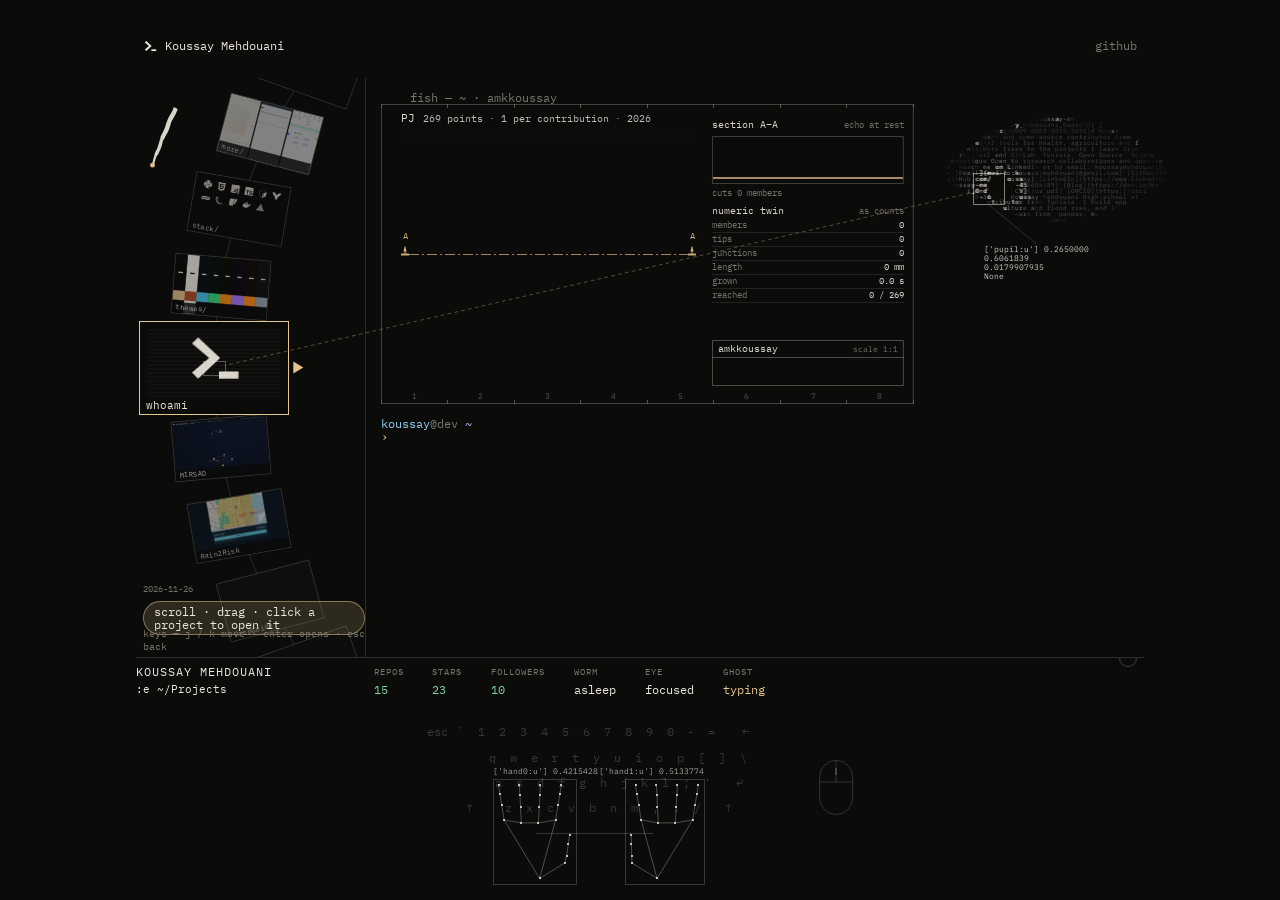
==== commit 8b72880e: "1.8.0: deeper case studies, self-explaining wheel, more project media + demo films" ====
--- a/site/index.html
+++ b/site/index.html
@@ -4,7 +4,7 @@
 <meta charset="utf-8">
 <meta name="viewport" content="width=device-width, initial-scale=1">
 <title>Koussay Mehdouani — Applied AI · Data Engineering</title>
-<meta name="description" content="Koussay Mehdouani — work, projects, talks and themes, opened in an editor.">
+<meta name="description" content="Building practical data-driven tools for health, agriculture and environmental risk.">
 <meta name="theme-color" content="#000000">
 <meta property="og:type" content="website">
 <meta property="og:title" content="Koussay Mehdouani — Applied AI · Data Engineering · Open Source">
--- a/site/editor.css
+++ b/site/editor.css
@@ -192,6 +192,20 @@
 .wheel-hint {
   position: absolute;
   left: var(--cell-w);
+  bottom: 22px;
+  margin: 0;
+  color: var(--ink);
+  background: color-mix(in srgb, var(--accent) 16%, transparent);
+  border: 1px solid color-mix(in srgb, var(--accent) 50%, transparent);
+  border-radius: 999px;
+  padding: 3px 10px;
+  font-size: 11.5px;
+  pointer-events: none;
+}
+
+.wheel-keys {
+  position: absolute;
+  left: var(--cell-w);
   bottom: 4px;
   margin: 0;
   color: var(--dim);
@@ -833,7 +847,7 @@
 
 .term-shot .frame {
   position: relative;
-  aspect-ratio: 16 / 9;
+  aspect-ratio: 16 / 10;
   margin-top: 4px;
   overflow: hidden;
   border: 1px solid color-mix(in srgb, var(--dim) 35%, transparent);
@@ -1808,6 +1822,10 @@
     visibility: hidden;
   }
 
+  .wheel-keys {
+    visibility: hidden;
+  }
+
   .buffer.is-cut {
     -webkit-mask-image: linear-gradient(to bottom, #000 calc(100% - var(--fade)), transparent);
     mask-image: linear-gradient(to bottom, #000 calc(100% - var(--fade)), transparent);
